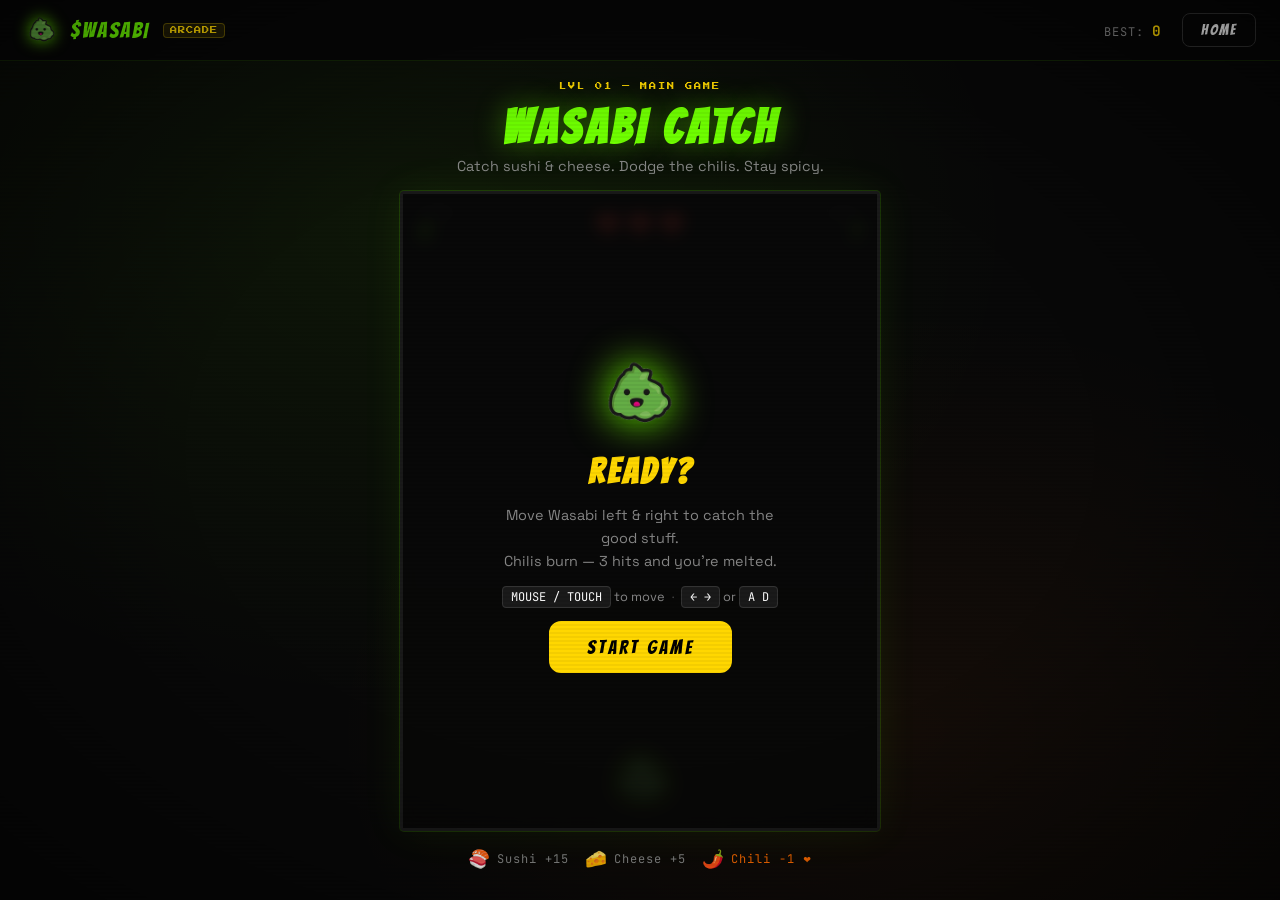
==== game/index.html @ b8d9ec3d "sdfsdfs" ====
<!DOCTYPE html>
<html lang="en">
<head>
  <meta charset="UTF-8" />
  <meta name="viewport" content="width=device-width, initial-scale=1.0, user-scalable=no" />
  <title>WASABI CATCH — $WASABI Arcade</title>
  <meta name="description" content="Catch sushi. Dodge chilis. Stay spicy. The official $WASABI mini game." />
  <link rel="preconnect" href="https://fonts.googleapis.com" />
  <link rel="preconnect" href="https://fonts.gstatic.com" crossorigin />
  <link href="https://fonts.googleapis.com/css2?family=Bangers&family=Press+Start+2P&family=Space+Grotesk:wght@400;600;700&family=JetBrains+Mono:wght@400;700&display=swap" rel="stylesheet" />
  <link rel="stylesheet" href="../style.css" />
  <link rel="stylesheet" href="game.css" />
</head>
<body class="game-page-body">
  <div id="scanlines" aria-hidden="true"></div>
  <div id="crt-vignette" aria-hidden="true"></div>

  <header id="game-header">
    <a href="../" id="header-brand">
      <img src="../assets/logo.png" alt="Wasabi" id="header-logo" />
      <span id="header-name">$WASABI</span>
      <span id="header-arcade-tag">ARCADE</span>
    </a>
    <div id="header-actions">
      <span id="header-high">BEST: <strong id="header-high-val">0</strong></span>
      <a href="../" class="header-link">HOME</a>
    </div>
  </header>

  <main id="game-wrap">
    <div id="game-title-block">
      <h1 id="game-title">WASABI CATCH</h1>
      <p id="game-sub">Catch sushi &amp; cheese. Dodge the chilis. Stay spicy.</p>
    </div>

    <div id="canvas-shell">
      <canvas id="game-canvas" aria-label="Wasabi Catch game"></canvas>

      <div id="hud">
        <div class="hud-item">
          <span class="hud-label">SCORE</span>
          <span id="hud-score" class="hud-val">0</span>
        </div>
        <div id="hud-hearts" aria-label="Lives"></div>
        <div class="hud-item hud-right">
          <span class="hud-label">LEVEL</span>
          <span id="hud-level" class="hud-val">1</span>
        </div>
      </div>

      <div id="overlay-start" class="overlay">
        <img src="../assets/logo.png" alt="" class="overlay-mascot" />
        <h2>READY?</h2>
        <p>Move Wasabi left &amp; right to catch the good stuff.<br/>Chilis burn — 3 hits and you're melted.</p>
        <p class="overlay-controls">
          <span class="key-hint">MOUSE / TOUCH</span> to move
          <span class="key-sep">·</span>
          <span class="key-hint">← →</span> or <span class="key-hint">A D</span>
        </p>
        <button id="btn-start" class="game-btn game-btn-gold">START GAME</button>
      </div>

      <div id="overlay-pause" class="overlay hidden">
        <h2>PAUSED</h2>
        <button id="btn-resume" class="game-btn game-btn-green">RESUME</button>
        <button id="btn-quit" class="game-btn game-btn-ghost">QUIT</button>
      </div>

      <div id="overlay-gameover" class="overlay hidden">
        <img src="../assets/logo.png" alt="" class="overlay-mascot overlay-mascot-sad" />
        <h2 id="go-title">FACE MELTED</h2>
        <p id="go-msg">Too spicy. Try again.</p>
        <div id="go-stats">
          <div class="go-stat">
            <span class="go-stat-label">SCORE</span>
            <span id="go-score" class="go-stat-val">0</span>
          </div>
          <div class="go-stat">
            <span class="go-stat-label">BEST</span>
            <span id="go-best" class="go-stat-val">0</span>
          </div>
        </div>
        <button id="btn-retry" class="game-btn game-btn-gold">PLAY AGAIN</button>
        <a href="../" class="game-btn game-btn-ghost">BACK TO SITE</a>
      </div>
    </div>

    <div id="legend">
      <span class="legend-item"><span class="legend-emoji">🍣</span> Sushi +15</span>
      <span class="legend-item"><span class="legend-emoji">🧀</span> Cheese +5</span>
      <span class="legend-item legend-bad"><span class="legend-emoji">🌶️</span> Chili −1 ❤️</span>
    </div>
  </main>

  <script src="game.js"></script>
</body>
</html>
---- style.css ----
*, *::before, *::after { box-sizing: border-box; margin: 0; padding: 0; }

:root {
  --green: #6FFF00;
  --neon: #39FF14;
  --fire: #FF6B00;
  --gold: #FFD700;
  --bg: #080808;
  --card-bg: #111111;
  --text: #FFFFFF;
  --muted: #888888;
  --font-head: 'Bangers', cursive;
  --font-arcade: 'Press Start 2P', monospace;
  --font-body: 'Space Grotesk', sans-serif;
  --font-mono: 'JetBrains Mono', monospace;
  --surface-low: #1a1a1a;
  --surface-mid: #0d0d0d;
}

html { scroll-behavior: smooth; }

body {
  background: var(--bg);
  color: var(--text);
  font-family: var(--font-body);
  overflow-x: hidden;
  cursor: none;
}

.hidden { display: none; }

#deco-canvas {
  position: fixed;
  top: 0; left: 0;
  width: 100%; height: 100%;
  pointer-events: none;
  z-index: 1;
}

#fire-canvas {
  position: fixed;
  top: 0; left: 0;
  width: 100%; height: 100%;
  pointer-events: none;
  z-index: 9999;
}

#spicy-meter {
  position: fixed;
  right: 20px;
  top: 50%;
  transform: translateY(-50%);
  z-index: 100;
  display: flex;
  flex-direction: column;
  align-items: center;
  gap: 8px;
  width: 44px;
}

#spicy-meter-track {
  width: 12px;
  height: 200px;
  background: var(--surface-low);
  border-radius: 6px;
  border: 1px solid #333;
  overflow: hidden;
  position: relative;
}

#spicy-meter-fill {
  position: absolute;
  bottom: 0;
  width: 100%;
  height: 0%;
  border-radius: 6px;
  background: linear-gradient(to top, var(--green), var(--gold), var(--fire));
  transition: height 0.4s ease;
}

#spicy-label-text {
  font-family: var(--font-head);
  font-size: 9px;
  letter-spacing: 1px;
  color: var(--green);
  writing-mode: vertical-rl;
  text-orientation: mixed;
  white-space: nowrap;
}

#spicy-mascot-icon {
  font-family: var(--font-head);
  font-size: 8px;
  letter-spacing: 0.5px;
  color: var(--green);
  text-align: center;
  line-height: 1.2;
}

#hero {
  position: relative;
  min-height: 100vh;
  display: flex;
  align-items: center;
  justify-content: center;
  overflow: hidden;
}

#hero-bg {
  position: absolute;
  inset: 0;
  background:
    radial-gradient(ellipse at 20% 50%, rgba(111,255,0,0.07) 0%, transparent 60%),
    radial-gradient(ellipse at 80% 30%, rgba(255,107,0,0.06) 0%, transparent 55%),
    radial-gradient(ellipse at 50% 80%, rgba(57,255,20,0.05) 0%, transparent 50%),
    linear-gradient(160deg, #0a0a0a 0%, #080808 50%, #0d0800 100%);
  z-index: 0;
}

#hero-bg::after {
  content: '';
  position: absolute;
  inset: 0;
  background: radial-gradient(ellipse at center, transparent 30%, var(--bg) 100%);
}

#hero-content {
  position: relative;
  z-index: 2;
  text-align: center;
  padding: 160px 20px 40px;
  display: flex;
  flex-direction: column;
  align-items: center;
  gap: 32px;
}

#mascot-container {
  position: relative;
  width: 200px;
  height: 200px;
}

#mascot {
  width: 100%;
  height: 100%;
  object-fit: contain;
  filter: drop-shadow(0 0 30px var(--green)) drop-shadow(0 0 60px rgba(111,255,0,0.3));
}

@keyframes float {
  0%, 100% { transform: translateY(0px); }
  50% { transform: translateY(-16px); }
}

/* ── Sticky Header ── */
#site-header {
  position: fixed;
  top: 0; left: 0; right: 0;
  z-index: 200;
  background: rgba(8,8,8,0.85);
  backdrop-filter: blur(16px);
  -webkit-backdrop-filter: blur(16px);
  border-bottom: 1px solid rgba(111,255,0,0.12);
}

#header-inner {
  max-width: 1200px;
  margin: 0 auto;
  padding: 12px 24px;
  display: flex;
  align-items: center;
  justify-content: space-between;
  gap: 16px;
}

#header-brand {
  display: flex;
  align-items: center;
  gap: 10px;
  text-decoration: none;
  flex-shrink: 0;
}

#header-arcade-tag {
  font-family: var(--font-arcade);
  font-size: 0.45rem;
  letter-spacing: 1px;
  color: var(--gold);
  background: rgba(255,215,0,0.1);
  border: 1px solid rgba(255,215,0,0.3);
  padding: 3px 6px;
  border-radius: 4px;
  margin-left: 4px;
}

#header-nav {
  display: flex;
  align-items: center;
  gap: 4px;
}

.nav-link {
  font-family: var(--font-arcade);
  font-size: 0.5rem;
  letter-spacing: 1px;
  color: var(--muted);
  text-decoration: none;
  padding: 8px 12px;
  border-radius: 6px;
  border: 1px solid transparent;
  transition: color 0.2s, border-color 0.2s, background 0.2s;
}

.nav-link:hover {
  color: var(--green);
  border-color: rgba(111,255,0,0.25);
  background: rgba(111,255,0,0.05);
}

#header-logo {
  width: 36px;
  height: 36px;
  object-fit: contain;
  filter: drop-shadow(0 0 8px var(--green));
}

#header-name {
  font-family: var(--font-head);
  font-size: 1.4rem;
  letter-spacing: 2px;
  color: var(--green);
}

#header-buy {
  font-family: var(--font-head);
  font-size: 1rem;
  letter-spacing: 3px;
  padding: 10px 28px;
  background: var(--green);
  color: #000;
  border-radius: 10px;
  text-decoration: none;
  transition: background 0.2s ease, box-shadow 0.2s ease;
  min-height: 44px;
  display: flex;
  align-items: center;
}

#header-buy:hover {
  background: var(--neon);
  box-shadow: 0 0 20px var(--neon);
}

#tagline {
  font-family: var(--font-head);
  font-size: clamp(3rem, 8vw, 7rem);
  line-height: 1.05;
  letter-spacing: 3px;
  color: var(--text);
  text-shadow:
    0 0 12px rgba(111,255,0,0.5),
    0 0 24px rgba(111,255,0,0.2),
    3px 3px 0 rgba(0,0,0,0.8);
}

#ca-box {
  background: rgba(111,255,0,0.05);
  border: 1px solid var(--green);
  border-radius: 12px;
  padding: 16px 24px;
  max-width: 640px;
  width: 100%;
}

#ca-label {
  display: block;
  font-size: 11px;
  letter-spacing: 3px;
  color: var(--green);
  margin-bottom: 8px;
  font-family: var(--font-head);
}

#ca-row {
  display: flex;
  align-items: center;
  gap: 12px;
  flex-wrap: wrap;
}

#ca-text {
  font-family: var(--font-mono);
  font-size: clamp(10px, 1.8vw, 13px);
  color: var(--text);
  word-break: break-all;
  flex: 1;
}

#copy-btn,
#footer-ca button {
  font-family: var(--font-head);
  font-size: 14px;
  letter-spacing: 2px;
  padding: 8px 20px;
  background: var(--green);
  color: #000;
  border: none;
  border-radius: 8px;
  cursor: pointer;
  transition: all 0.2s;
  white-space: nowrap;
}

#copy-btn:hover,
#footer-ca button:hover {
  background: var(--neon);
  box-shadow: 0 0 20px var(--neon);
}

#copy-btn.copied {
  background: var(--neon);
  box-shadow: 0 0 30px var(--neon);
  animation: pulse-green 0.3s ease;
}

@keyframes pulse-green {
  0% { transform: scale(1); }
  50% { transform: scale(1.15); }
  100% { transform: scale(1); }
}

#hero-buttons {
  display: flex;
  gap: 16px;
  flex-wrap: wrap;
  justify-content: center;
}

.btn {
  font-family: var(--font-head);
  font-size: 1.3rem;
  letter-spacing: 3px;
  padding: 16px 40px;
  border-radius: 12px;
  text-decoration: none;
  transition: background 0.25s ease, color 0.25s ease, box-shadow 0.25s ease;
  border: 2px solid transparent;
}

.btn-primary {
  background: var(--green);
  color: #000;
  border-color: var(--green);
}

.btn-primary:hover {
  background: transparent;
  color: var(--green);
  box-shadow: 0 0 30px var(--green), inset 0 0 20px rgba(111,255,0,0.1);
}

.btn-secondary {
  background: transparent;
  color: var(--text);
  border-color: #444;
}

.btn-secondary:hover {
  border-color: var(--green);
  color: var(--green);
  box-shadow: 0 0 20px rgba(111,255,0,0.2);
}

.btn-play {
  background: transparent;
  color: var(--gold);
  border-color: var(--gold);
}

.btn-play:hover {
  background: var(--gold);
  color: #000;
  box-shadow: 0 0 30px var(--gold), inset 0 0 20px rgba(255,215,0,0.1);
}

section { border-top: 1px solid #111; }

.arcade-body section { border-top: none; }

.arcade-body {
  padding-bottom: 48px;
}

#play-zone { margin-top: 48px; }

#how-to-buy, #tokenomics, #community, #melt-section {
  position: relative;
  z-index: 2;
}

#about {
  padding: 100px 20px;
  text-align: center;
  max-width: 1100px;
  margin: 0 auto;
}

#about-tagline {
  font-family: var(--font-head);
  font-size: clamp(1.8rem, 4vw, 3rem);
  letter-spacing: 2px;
  line-height: 1.4;
  margin-bottom: 60px;
  color: var(--text);
}

#about-tagline strong { color: var(--green); }

#stat-cards {
  display: grid;
  grid-template-columns: repeat(auto-fit, minmax(260px, 1fr));
  gap: 24px;
}

.stat-card {
  background: var(--card-bg);
  border: 1px solid #222;
  border-radius: 16px;
  padding: 36px 28px;
  display: flex;
  flex-direction: column;
  gap: 12px;
  transition: border-color 0.3s ease, box-shadow 0.3s ease, transform 0.3s ease;
}

.stat-card:hover {
  border-color: var(--green);
  box-shadow: 0 0 30px rgba(111,255,0,0.15), 0 8px 32px rgba(0,0,0,0.5);
  transform: translateY(-6px);
}

.stat-title {
  font-family: var(--font-head);
  font-size: 1.6rem;
  letter-spacing: 2px;
  color: var(--green);
}

.stat-desc {
  font-size: 0.95rem;
  color: var(--muted);
  line-height: 1.5;
}

#how-to-buy {
  max-width: 1100px;
  margin: 0 auto;
  text-align: center;
}

#how-to-buy h2 {
  font-family: var(--font-head);
  font-size: clamp(3rem, 6vw, 5rem);
  letter-spacing: 4px;
  color: var(--green);
  margin-bottom: 60px;
  text-shadow: 0 0 30px rgba(111,255,0,0.4);
}

#steps {
  display: grid;
  grid-template-columns: repeat(auto-fit, minmax(220px, 1fr));
  gap: 24px;
}

.step {
  background: var(--card-bg);
  border: 1px solid #222;
  border-radius: 16px;
  padding: 36px 24px;
  transition: border-color 0.3s ease, box-shadow 0.3s ease, transform 0.3s ease;
}

.step:hover {
  border-color: var(--fire);
  box-shadow: 0 0 30px rgba(255,107,0,0.15);
  transform: translateY(-4px);
}

.step-num {
  font-family: var(--font-head);
  font-size: 3.5rem;
  color: var(--fire);
  opacity: 0.6;
  line-height: 1;
  margin-bottom: 12px;
  text-shadow: 0 0 20px var(--fire);
}

.step h3 {
  font-family: var(--font-head);
  font-size: 1.5rem;
  letter-spacing: 2px;
  margin-bottom: 10px;
  color: var(--text);
}

.step p {
  font-size: 0.9rem;
  color: var(--muted);
  line-height: 1.6;
}

#melt-section {
  text-align: center;
}

#melt-section h2 {
  font-family: var(--font-head);
  font-size: clamp(2rem, 5vw, 4rem);
  letter-spacing: 4px;
  margin-bottom: 40px;
  color: var(--text);
}

#melt-btn {
  font-family: var(--font-head);
  font-size: 2rem;
  letter-spacing: 4px;
  padding: 24px 60px;
  background: linear-gradient(135deg, var(--fire), var(--gold));
  color: #000;
  border: none;
  border-radius: 16px;
  cursor: pointer;
  transition: box-shadow 0.3s ease, transform 0.3s ease;
}

#melt-btn:hover {
  box-shadow: 0 0 50px var(--fire), 0 0 100px rgba(255,107,0,0.3);
  transform: scale(1.05);
}

#melt-btn:active { transform: scale(0.97); }

#melt-msg {
  font-family: var(--font-head);
  font-size: 1.5rem;
  letter-spacing: 3px;
  color: var(--neon);
  margin-top: 30px;
  min-height: 40px;
  text-shadow: 0 0 20px var(--neon);
  transition: opacity 0.5s;
}

@keyframes shake {
  0%, 100% { transform: translateX(0) rotate(0deg); }
  10% { transform: translateX(-8px) rotate(-1deg); }
  20% { transform: translateX(8px) rotate(1deg); }
  30% { transform: translateX(-10px) rotate(-2deg); }
  40% { transform: translateX(10px) rotate(2deg); }
  50% { transform: translateX(-8px) rotate(-1deg); }
  60% { transform: translateX(8px) rotate(1deg); }
  70% { transform: translateX(-6px) rotate(0deg); }
  80% { transform: translateX(6px) rotate(0deg); }
  90% { transform: translateX(-4px) rotate(0deg); }
}

body.shake { animation: shake 0.6s ease; }

@keyframes fadeFlash {
  0% { opacity: 1; }
  100% { opacity: 0; }
}

@keyframes fadeIn {
  from { opacity: 0; transform: translateY(12px); }
  to   { opacity: 1; transform: translateY(0); }
}

/* ── Community Section ── */
#community {
  text-align: center;
  max-width: 800px;
  margin: 0 auto;
}

#community h2 {
  font-family: var(--font-head);
  font-size: clamp(3rem, 6vw, 5rem);
  letter-spacing: 4px;
  color: var(--green);
  margin-bottom: 12px;
  text-shadow: 0 0 30px rgba(111,255,0,0.4);
}

#community-sub {
  color: var(--muted);
  margin-bottom: 48px;
  font-size: 1rem;
}

#community-cards {
  display: flex;
  flex-direction: column;
  gap: 16px;
}

.community-card {
  display: flex;
  align-items: center;
  gap: 20px;
  padding: 24px 28px;
  background: var(--card-bg);
  border: 1px solid #222;
  border-radius: 16px;
  text-decoration: none;
  color: var(--text);
  transition: border-color 0.25s ease, box-shadow 0.25s ease, transform 0.25s ease;
}

.community-card:hover { transform: translateX(6px); }

#card-x:hover   { border-color: #fff; box-shadow: 0 0 24px rgba(255,255,255,0.1); }
#card-tg:hover  { border-color: #29b6f6; box-shadow: 0 0 24px rgba(41,182,246,0.15); }
#card-pump:hover { border-color: var(--green); box-shadow: 0 0 24px rgba(111,255,0,0.15); }

.community-card-icon {
  font-family: var(--font-head);
  font-size: 1.1rem;
  letter-spacing: 1px;
  width: 52px;
  height: 52px;
  min-width: 52px;
  border-radius: 12px;
  display: flex;
  align-items: center;
  justify-content: center;
  background: var(--surface-low);
  color: var(--text);
}

#card-x   .community-card-icon { background: #111; color: #fff; }
#card-tg  .community-card-icon { background: rgba(41,182,246,0.12); color: #29b6f6; }
#card-pump .community-card-icon { background: rgba(111,255,0,0.1); color: var(--green); }

.community-card-info {
  display: flex;
  flex-direction: column;
  gap: 4px;
  text-align: left;
  flex: 1;
}

.community-card-name {
  font-family: var(--font-head);
  font-size: 1.2rem;
  letter-spacing: 2px;
  color: var(--text);
}

.community-card-cta {
  font-size: 0.85rem;
  color: var(--muted);
}

.community-card-arrow {
  font-family: var(--font-mono);
  font-size: 1rem;
  color: var(--muted);
  transition: color 0.25s ease, transform 0.25s ease;
}

.community-card:hover .community-card-arrow {
  transform: translateX(4px);
  color: var(--text);
}

#footer {
  position: relative;
  z-index: 2;
  padding: 80px 20px 40px;
  text-align: center;
  border-top: 1px solid var(--surface-low);
  display: flex;
  flex-direction: column;
  align-items: center;
  gap: 20px;
}

#footer-logo {
  width: 70px;
  height: 70px;
  object-fit: contain;
  filter: drop-shadow(0 0 15px var(--green));
}

#footer-tagline {
  font-family: var(--font-head);
  font-size: 1.4rem;
  letter-spacing: 4px;
  color: var(--green);
}

#socials {
  display: flex;
  gap: 24px;
  flex-wrap: wrap;
  justify-content: center;
}

.social-link {
  font-family: var(--font-head);
  font-size: 1rem;
  letter-spacing: 3px;
  color: var(--muted);
  text-decoration: none;
  transition: color 0.2s;
}

.social-link:hover { color: var(--green); }

#footer-ca {
  display: flex;
  align-items: center;
  gap: 12px;
  flex-wrap: wrap;
  justify-content: center;
  background: rgba(255,255,255,0.03);
  border: 1px solid #222;
  border-radius: 10px;
  padding: 12px 20px;
}

#footer-ca code {
  font-family: var(--font-mono);
  font-size: 11px;
  color: var(--muted);
  word-break: break-all;
}

#footer-ca button {
  font-size: 11px;
  padding: 6px 14px;
}

#disclaimer {
  font-size: 0.8rem;
  color: #444;
}

/* ── Mascot glow pulse ── */
@keyframes glowPulse {
  0%, 100% { filter: drop-shadow(0 0 20px var(--green)) drop-shadow(0 0 50px rgba(111,255,0,0.2)); }
  50%       { filter: drop-shadow(0 0 50px var(--green)) drop-shadow(0 0 100px rgba(111,255,0,0.5)) drop-shadow(0 0 140px rgba(111,255,0,0.2)); }
}
#mascot { animation: glowPulse 3s ease-in-out infinite; }

/* ── Hero scroll hint ── */
#scroll-hint {
  display: flex;
  flex-direction: column;
  align-items: center;
  gap: 6px;
  text-decoration: none;
  opacity: 0.5;
  transition: opacity 0.2s;
  order: 10;
}
#scroll-hint:hover { opacity: 1; }
#scroll-hint-text {
  font-family: var(--font-head);
  font-size: 0.7rem;
  letter-spacing: 4px;
  color: var(--green);
}
#scroll-hint-arrow {
  width: 12px;
  height: 12px;
  border-right: 2px solid var(--green);
  border-bottom: 2px solid var(--green);
  transform: rotate(45deg);
  animation: bounceDown 1.4s ease-in-out infinite;
}
@keyframes bounceDown {
  0%, 100% { transform: rotate(45deg) translateY(0); }
  50%       { transform: rotate(45deg) translateY(5px); }
}

/* ── Scroll reveal ── */
.reveal {
  opacity: 0;
  transform: translateY(40px);
  transition: opacity 0.7s ease, transform 0.7s ease;
}
.reveal.visible {
  opacity: 1;
  transform: translateY(0);
}

/* ── Tokenomics ── */
#tokenomics {
  text-align: center;
  background: radial-gradient(ellipse at center, rgba(111,255,0,0.04) 0%, transparent 70%);
}
#tknx-title {
  font-family: var(--font-head);
  font-size: clamp(3rem, 6vw, 5rem);
  letter-spacing: 4px;
  color: var(--green);
  text-shadow: 0 0 30px rgba(111,255,0,0.4);
  margin-bottom: 8px;
}
#tknx-sub {
  color: var(--muted);
  font-size: 1rem;
  margin-bottom: 60px;
}
#tknx-grid {
  display: flex;
  flex-wrap: wrap;
  justify-content: center;
  gap: 16px;
  max-width: 1000px;
  margin: 0 auto;
}
.tknx-card {
  background: var(--card-bg);
  border: 1px solid #222;
  border-radius: 16px;
  padding: 32px 28px;
  display: flex;
  flex-direction: column;
  gap: 8px;
  align-items: center;
  min-width: 180px;
  flex: 1;
  transition: border-color 0.3s ease, box-shadow 0.3s ease;
}
.tknx-card:hover {
  border-color: var(--green);
  box-shadow: 0 0 30px rgba(111,255,0,0.12);
}
.tknx-val {
  font-family: var(--font-head);
  font-size: clamp(0.85rem, 2vw, 1.6rem);
  letter-spacing: 0;
  color: var(--green);
  line-height: 1;
  white-space: nowrap;
}
.tknx-label {
  font-family: var(--font-head);
  font-size: 0.75rem;
  letter-spacing: 3px;
  color: var(--muted);
}

/* ── Faces melted counter ── */
#melt-counter-wrap {
  display: flex;
  flex-direction: column;
  align-items: center;
  gap: 4px;
  margin-bottom: 32px;
}
#melt-counter-num {
  font-family: var(--font-head);
  font-size: clamp(3rem, 8vw, 6rem);
  line-height: 1;
  background: linear-gradient(135deg, var(--fire), var(--gold));
  -webkit-background-clip: text;
  -webkit-text-fill-color: transparent;
  background-clip: text;
  letter-spacing: 2px;
}
#melt-counter-label {
  font-family: var(--font-head);
  font-size: 0.8rem;
  letter-spacing: 5px;
  color: var(--muted);
}

/* Price strip */
#price-strip {
  position: fixed;
  top: 64px; left: 0; right: 0;
  z-index: 190;
  background: rgba(5,5,5,0.97);
  border-bottom: 1px solid rgba(111,255,0,0.08);
  height: 36px;
  display: flex;
  align-items: center;
  overflow: hidden;
}
#price-strip-inner {
  max-width: 1100px;
  margin: 0 auto;
  padding: 0 24px;
  display: flex;
  align-items: center;
  gap: 12px;
  width: 100%;
}
.ps-live-dot {
  width: 6px; height: 6px;
  border-radius: 50%;
  background: #6FFF00;
  box-shadow: 0 0 6px #6FFF00;
  animation: livePulse 1.5s ease-in-out infinite;
  flex-shrink: 0;
}
@keyframes livePulse {
  0%, 100% { opacity: 1; transform: scale(1); }
  50% { opacity: 0.3; transform: scale(0.7); }
}
.ps-item { display: flex; align-items: center; gap: 6px; }
.ps-label { font-family: var(--font-head); font-size: 9px; letter-spacing: 2px; color: var(--muted); }
.ps-val { font-family: var(--font-mono); font-size: 11px; color: var(--text); }
.ps-sep { width: 1px; height: 14px; background: #1f1f1f; flex-shrink: 0; }
.ps-heat-item { margin-left: auto; }
.ps-heat-label {
  font-family: var(--font-head);
  font-size: 10px;
  letter-spacing: 2px;
  animation: heatBlink 2s ease-in-out infinite;
}
@keyframes heatBlink {
  0%, 100% { opacity: 1; }
  50% { opacity: 0.5; }
}

/* Heat badge below mascot */
#heat-badge {
  background: rgba(0,0,0,0.6);
  border: 1px solid rgba(111,255,0,0.25);
  border-radius: 20px;
  padding: 4px 14px;
  margin-top: -12px;
}
#heat-badge-text {
  font-family: var(--font-head);
  font-size: 9px;
  letter-spacing: 2px;
  color: var(--green);
}

/* Mascot heat states */
@keyframes glowBlue {
  0%,100% { filter: drop-shadow(0 0 20px #4499FF) drop-shadow(0 0 50px rgba(68,153,255,0.2)); }
  50%      { filter: drop-shadow(0 0 40px #4499FF) drop-shadow(0 0 90px rgba(68,153,255,0.4)); }
}
@keyframes glowGold {
  0%,100% { filter: drop-shadow(0 0 25px #FFD700) drop-shadow(0 0 55px rgba(255,215,0,0.3)); }
  50%      { filter: drop-shadow(0 0 55px #FFD700) drop-shadow(0 0 110px rgba(255,215,0,0.6)) brightness(1.1); }
}
@keyframes glowFire {
  0%,100% { filter: drop-shadow(0 0 30px #FF6B00) drop-shadow(0 0 70px rgba(255,107,0,0.4)); }
  50%      { filter: drop-shadow(0 0 70px #FF6B00) drop-shadow(0 0 130px rgba(255,107,0,0.7)) brightness(1.15); }
}
@keyframes glowNuclear {
  0%      { filter: drop-shadow(0 0 40px #FF0000) drop-shadow(0 0 90px rgba(255,0,0,0.5)); }
  50%     { filter: drop-shadow(0 0 70px #FF6B00) drop-shadow(0 0 150px rgba(255,107,0,0.8)) brightness(1.25); }
  100%    { filter: drop-shadow(0 0 40px #FF0000) drop-shadow(0 0 90px rgba(255,0,0,0.5)); }
}
#mascot.heat-0 { animation: glowBlue 4s ease-in-out infinite; }
#mascot.heat-2 { animation: glowGold 2s ease-in-out infinite; }
#mascot.heat-3 { animation: glowFire 1s ease-in-out infinite; }
#mascot.heat-4 { animation: glowNuclear 0.5s ease-in-out infinite; }

/* Roulette section */
#roulette-section { text-align: center; }
#roulette-title {
  font-family: var(--font-head);
  font-size: clamp(2.5rem, 6vw, 5rem);
  letter-spacing: 4px;
  color: var(--text);
  margin-bottom: 8px;
}
#roulette-sub { color: var(--muted); font-size: 1rem; margin-bottom: 48px; }
#roulette-machine {
  display: inline-flex;
  flex-direction: column;
  align-items: center;
  gap: 20px;
  margin-bottom: 40px;
}
#roulette-display {
  width: 340px; height: 110px;
  display: flex; align-items: center; justify-content: center;
  font-family: var(--font-head);
  font-size: 3.8rem;
  letter-spacing: 6px;
  border: 2px solid #2a2a2a;
  border-radius: 16px;
  background: var(--card-bg);
  color: #333;
  transition: border-color 0.2s, box-shadow 0.2s;
}
#roulette-display.result-mild  { border-color: var(--green); box-shadow: 0 0 40px rgba(111,255,0,0.25); }
#roulette-display.result-spicy { border-color: var(--gold);  box-shadow: 0 0 40px rgba(255,215,0,0.25); }
#roulette-display.result-nuclear {
  border-color: #FF0000;
  box-shadow: 0 0 60px rgba(255,0,0,0.5), 0 0 120px rgba(255,0,0,0.2);
  animation: nuclearDisplayPulse 0.4s ease-in-out infinite;
}
@keyframes nuclearDisplayPulse {
  0%,100% { box-shadow: 0 0 60px rgba(255,0,0,0.5), 0 0 120px rgba(255,0,0,0.2); }
  50%      { box-shadow: 0 0 100px rgba(255,0,0,0.8), 0 0 200px rgba(255,0,0,0.4); }
}
#roulette-odds { display: flex; gap: 16px; flex-wrap: wrap; justify-content: center; }
.odd {
  font-family: var(--font-head);
  font-size: 0.7rem;
  letter-spacing: 2px;
  padding: 4px 14px;
  border-radius: 20px;
  border: 1px solid;
}
.odd-mild    { color: var(--green); border-color: rgba(111,255,0,0.25); }
.odd-spicy   { color: var(--gold);  border-color: rgba(255,215,0,0.25); }
.odd-nuclear { color: #FF4444;      border-color: rgba(255,68,68,0.25); }
#roulette-btn {
  font-family: var(--font-head);
  font-size: 1.8rem;
  letter-spacing: 4px;
  padding: 20px 64px;
  background: #111;
  color: var(--text);
  border: 2px solid #333;
  border-radius: 14px;
  cursor: pointer;
  transition: border-color 0.25s, box-shadow 0.25s, transform 0.15s;
}
#roulette-btn:hover { border-color: var(--green); box-shadow: 0 0 30px rgba(111,255,0,0.2); }
#roulette-btn:disabled { opacity: 0.5; cursor: not-allowed; }
#roulette-btn:active:not(:disabled) { transform: scale(0.97); }
#roulette-msg {
  font-family: var(--font-head);
  font-size: 1.1rem;
  letter-spacing: 3px;
  margin-top: 28px;
  min-height: 36px;
  max-width: 600px;
  margin-left: auto;
  margin-right: auto;
  opacity: 0;
  transition: opacity 0.4s;
}

/* Nuclear word splash */
@keyframes nuclearWord {
  0%   { transform: translate(-50%,-50%) scale(0.3); opacity: 1; }
  40%  { transform: translate(-50%,-50%) scale(1.05); opacity: 1; }
  70%  { transform: translate(-50%,-50%) scale(1); opacity: 1; }
  100% { transform: translate(-50%,-50%) scale(1.6); opacity: 0; }
}
@keyframes nuclearFlash {
  0%   { opacity: 0; }
  15%  { opacity: 1; }
  100% { opacity: 0; }
}
@keyframes nuclearShake {
  0%,100% { transform: translate(0); }
  8%  { transform: translate(-16px,-2px) rotate(-2deg); }
  16% { transform: translate(16px, 2px) rotate( 2deg); }
  24% { transform: translate(-20px,-3px) rotate(-3deg); }
  32% { transform: translate(20px, 3px) rotate( 3deg); }
  40% { transform: translate(-14px,-2px) rotate(-2deg); }
  48% { transform: translate(14px, 2px) rotate( 2deg); }
  60% { transform: translate(-8px,0); }
  72% { transform: translate( 8px,0); }
  84% { transform: translate(-4px,0); }
  92% { transform: translate( 4px,0); }
}
body.nuclear-shake { animation: nuclearShake 1s ease; }

/* ══════════════════════════════════════
   ARCADE GAME THEME
   ══════════════════════════════════════ */

#scanlines {
  position: fixed;
  inset: 0;
  z-index: 9990;
  pointer-events: none;
  background: repeating-linear-gradient(
    0deg,
    transparent,
    transparent 2px,
    rgba(0,0,0,0.12) 2px,
    rgba(0,0,0,0.12) 4px
  );
  opacity: 0.35;
}

#crt-vignette {
  position: fixed;
  inset: 0;
  z-index: 9989;
  pointer-events: none;
  background: radial-gradient(ellipse at center, transparent 50%, rgba(0,0,0,0.45) 100%);
}

#arcade-hud {
  position: fixed;
  left: 20px;
  top: 108px;
  z-index: 195;
  display: flex;
  flex-direction: column;
  gap: 8px;
}

.hud-stat {
  display: flex;
  align-items: center;
  gap: 8px;
  background: rgba(8,8,8,0.9);
  border: 2px solid #222;
  border-left: 3px solid var(--green);
  border-radius: 6px;
  padding: 6px 12px;
  min-width: 120px;
  box-shadow: inset 0 0 20px rgba(0,0,0,0.5), 0 2px 8px rgba(0,0,0,0.4);
}

.hud-stat-icon { font-size: 0.85rem; }

.hud-stat-label {
  font-family: var(--font-arcade);
  font-size: 0.4rem;
  color: var(--muted);
  letter-spacing: 1px;
  flex: 1;
}

.hud-stat-val {
  font-family: var(--font-head);
  font-size: 1rem;
  color: var(--gold);
  letter-spacing: 1px;
  min-width: 32px;
  text-align: right;
  transition: color 0.2s, transform 0.2s;
}

.hud-stat-val.hud-flash,
#hud-coins.hud-flash,
#hud-xp.hud-flash {
  color: var(--green);
  transform: scale(1.15);
}

.title-screen {
  position: relative;
  min-height: 100vh;
  display: flex;
  align-items: center;
  justify-content: center;
  overflow: hidden;
}

.arcade-cabinet-top {
  display: flex;
  gap: 12px;
  justify-content: center;
  margin-bottom: -8px;
}

.cabinet-light {
  width: 10px;
  height: 10px;
  border-radius: 50%;
  background: var(--green);
  box-shadow: 0 0 10px var(--green);
  animation: cabinetBlink 1.2s ease-in-out infinite;
}

.cabinet-light:nth-child(2) {
  background: var(--gold);
  box-shadow: 0 0 10px var(--gold);
  animation-delay: 0.4s;
}

.cabinet-light:nth-child(3) {
  background: var(--fire);
  box-shadow: 0 0 10px var(--fire);
  animation-delay: 0.8s;
}

@keyframes cabinetBlink {
  0%, 100% { opacity: 1; transform: scale(1); }
  50% { opacity: 0.3; transform: scale(0.8); }
}

#game-subtitle {
  font-family: var(--font-arcade);
  font-size: clamp(0.45rem, 1.5vw, 0.6rem);
  letter-spacing: 2px;
  color: var(--gold);
  line-height: 1.8;
  opacity: 0.85;
}

#press-start {
  text-decoration: none;
  margin: 8px 0;
}

.press-start-text {
  font-family: var(--font-arcade);
  font-size: clamp(0.55rem, 2vw, 0.75rem);
  letter-spacing: 2px;
  color: var(--green);
  text-shadow: 0 0 20px var(--green);
  animation: pressStartBlink 1s step-end infinite;
}

@keyframes pressStartBlink {
  0%, 100% { opacity: 1; }
  50% { opacity: 0; }
}

.arcade-panel {
  position: relative;
  z-index: 2;
  max-width: 900px;
  margin: 0 auto;
  padding: 48px 28px 56px;
  background: var(--card-bg);
  border: 3px solid #1a1a1a;
  border-radius: 4px;
  box-shadow:
    0 0 0 1px rgba(111,255,0,0.08),
    0 0 40px rgba(111,255,0,0.04),
    inset 0 0 60px rgba(0,0,0,0.4);
  margin-bottom: 32px;
}

.arcade-panel::before,
.arcade-panel::after {
  content: '';
  position: absolute;
  width: 12px;
  height: 12px;
  border: 2px solid var(--green);
  opacity: 0.4;
}

.arcade-panel::before { top: 8px; left: 8px; border-right: none; border-bottom: none; }
.arcade-panel::after  { bottom: 8px; right: 8px; border-left: none; border-top: none; }

.panel-header {
  display: flex;
  align-items: center;
  gap: 16px;
  margin-bottom: 8px;
  flex-wrap: wrap;
}

.panel-title {
  font-family: var(--font-head);
  font-size: clamp(2rem, 5vw, 3.2rem);
  letter-spacing: 4px;
  color: var(--green);
  text-shadow: 0 0 30px rgba(111,255,0,0.35);
  flex: 1;
}

.panel-sub {
  color: var(--muted);
  font-size: 0.95rem;
  margin-bottom: 28px;
  text-align: center;
}

.panel-tag {
  font-family: var(--font-arcade);
  font-size: 0.4rem;
  letter-spacing: 1px;
  color: var(--muted);
  border: 1px solid #333;
  padding: 4px 8px;
  border-radius: 4px;
}

.level-badge {
  font-family: var(--font-arcade);
  font-size: 0.45rem;
  letter-spacing: 1px;
  color: #000;
  background: var(--green);
  padding: 6px 10px;
  border-radius: 4px;
  box-shadow: 0 0 12px rgba(111,255,0,0.4);
  white-space: nowrap;
}

.level-badge-fire {
  background: var(--fire);
  color: #fff;
  box-shadow: 0 0 12px rgba(255,107,0,0.4);
}

.level-badge-gold {
  background: var(--gold);
  box-shadow: 0 0 12px rgba(255,215,0,0.4);
}

#play-zone {
  text-align: center;
  max-width: 560px;
}

#play-zone .embedded-game {
  margin: 0 auto 20px;
}

#play-zone #legend {
  display: flex;
  flex-wrap: wrap;
  gap: 16px;
  justify-content: center;
}

#how-to-buy,
#tokenomics,
#community,
#melt-section,
#roulette-section {
  padding: 48px 28px 56px;
  max-width: 900px;
  margin-left: auto;
  margin-right: auto;
  margin-bottom: 32px;
  text-align: center;
}

#how-to-buy h2,
#tokenomics h2,
#community h2,
#melt-section h2,
#roulette-section h2 {
  display: none;
}

#tknx-sub { margin-bottom: 40px; }

#how-to-buy { padding-top: 48px; }

.step {
  border-color: #1a1a1a;
  box-shadow: inset 0 0 30px rgba(0,0,0,0.3);
}

.step::before {
  content: '◆';
  position: absolute;
  top: 12px;
  right: 14px;
  font-size: 8px;
  color: var(--green);
  opacity: 0.3;
}

.step { position: relative; }

.tknx-card {
  border-color: #1a1a1a;
  box-shadow: inset 0 0 20px rgba(0,0,0,0.3);
}

#roulette-machine {
  background: rgba(0,0,0,0.3);
  border: 2px solid #1a1a1a;
  border-radius: 12px;
  padding: 28px;
}

#melt-btn {
  position: relative;
  overflow: hidden;
}

#melt-btn::after {
  content: 'BOSS FIGHT';
  position: absolute;
  top: 4px;
  right: 8px;
  font-family: var(--font-arcade);
  font-size: 0.35rem;
  letter-spacing: 1px;
  color: rgba(0,0,0,0.4);
}

#footer-tagline {
  font-family: var(--font-arcade);
  font-size: 0.55rem;
  letter-spacing: 2px;
  line-height: 2;
}

/* ── Mobile ── */
@media (max-width: 768px) {
  body { cursor: auto; }

  #fire-canvas { display: none; }

  #spicy-meter {
    right: 6px;
    width: 32px;
    gap: 4px;
  }
  #spicy-meter-track { height: 140px; width: 8px; }
  #spicy-label-text { font-size: 7px; }
  #spicy-mascot-icon { font-size: 6px; }

  #hero-content { gap: 24px; padding: 120px 16px 40px; }
  #mascot-container { width: 140px; height: 140px; }

  #tagline {
    font-size: clamp(2.4rem, 10vw, 3.5rem);
    letter-spacing: 1px;
  }

  #ca-box { padding: 14px 16px; }
  #ca-text { font-size: 10px; }
  #ca-row { gap: 10px; }
  #copy-btn, #footer-ca button {
    padding: 10px 16px;
    font-size: 12px;
    min-height: 44px;
  }

  #hero-buttons { gap: 12px; }
  .btn {
    padding: 14px 24px;
    font-size: 1.1rem;
    width: 100%;
    justify-content: center;
    display: flex;
    align-items: center;
    min-height: 52px;
  }

  #about { padding: 60px 16px; }
  #about-tagline { font-size: clamp(1.5rem, 5vw, 2rem); margin-bottom: 40px; }
  #stat-cards { grid-template-columns: 1fr; }
  .stat-card { padding: 28px 20px; }

  #how-to-buy { padding: 60px 16px; }
  #how-to-buy h2 { margin-bottom: 40px; }
  #steps { grid-template-columns: 1fr; }
  .step { padding: 28px 20px; }

  #community { padding: 60px 16px; }
  .community-card { padding: 18px 20px; gap: 14px; }
  .community-card-icon { width: 44px; height: 44px; min-width: 44px; font-size: 0.9rem; }
  .community-card-name { font-size: 1.05rem; }

  #tokenomics { padding: 60px 16px; }
  #tknx-grid { gap: 12px; }
  .tknx-card { padding: 24px 20px; min-width: 130px; }
  .tknx-val { font-size: clamp(1.1rem, 5vw, 1.6rem); }

  #melt-counter-num { font-size: 3rem; }
  #melt-section { padding: 60px 16px; }
  #melt-btn {
    font-size: 1.4rem;
    padding: 18px 36px;
    width: 100%;
    max-width: 320px;
    min-height: 56px;
  }
  #melt-msg { font-size: 1.1rem; }

  #footer { padding: 60px 16px 32px; }
  #footer-ca { padding: 10px 14px; }
  #footer-ca code { font-size: 9px; }
  #socials { gap: 16px; }
  .social-link { font-size: 0.9rem; }

  #header-inner { padding: 10px 16px; }
  #header-name { font-size: 1.2rem; }
  #header-arcade-tag { display: none; }
  #header-nav { display: none; }
  #header-buy { padding: 8px 20px; font-size: 0.9rem; min-height: 40px; }

  #arcade-hud {
    left: 8px;
    top: 98px;
    gap: 4px;
  }
  .hud-stat {
    min-width: 90px;
    padding: 4px 8px;
  }
  .hud-stat-label { font-size: 0.35rem; }
  .hud-stat-val { font-size: 0.85rem; }
  .hud-stat-icon { font-size: 0.7rem; }

  #press-start { margin: 4px 0; }
  #game-subtitle { font-size: 0.4rem; }

  .arcade-panel {
    padding: 32px 16px 40px;
    margin-left: 12px;
    margin-right: 12px;
    margin-bottom: 20px;
  }

  .panel-header { gap: 10px; }
  .panel-title { font-size: 1.8rem; letter-spacing: 2px; }
  .level-badge { font-size: 0.38rem; padding: 4px 8px; }
  .panel-tag { display: none; }

  #how-to-buy,
  #tokenomics,
  #community,
  #melt-section,
  #roulette-section {
    padding: 32px 16px 40px;
    margin-left: 12px;
    margin-right: 12px;
  }

  #price-strip { top: 60px; height: 30px; }
  #price-strip-inner { gap: 8px; padding: 0 12px; }
  .ps-label { font-size: 7px; }
  .ps-val { font-size: 9px; }
  .ps-heat-label { font-size: 8px; }
  #ps-mcap-item, #ps-mcap-sep, #ps-vol-item { display: none; }
  #roulette-section { padding: 60px 16px; }
  #roulette-display { width: 280px; height: 90px; font-size: 3rem; }
  #roulette-btn { font-size: 1.4rem; padding: 16px 40px; width: 100%; max-width: 320px; }
  #roulette-msg { font-size: 0.95rem; }
}
---- game/game.css ----
*, *::before, *::after { box-sizing: border-box; margin: 0; padding: 0; }

:root {
  --green: #6FFF00;
  --neon: #39FF14;
  --fire: #FF6B00;
  --gold: #FFD700;
  --bg: #080808;
  --card-bg: #111111;
  --text: #FFFFFF;
  --muted: #888888;
  --font-head: 'Bangers', cursive;
  --font-body: 'Space Grotesk', sans-serif;
  --font-mono: 'JetBrains Mono', monospace;
}

.game-page-body {
  height: 100%;
  overflow: hidden;
  display: flex;
  flex-direction: column;
  cursor: default;
  background: var(--bg);
  color: var(--text);
  font-family: var(--font-body);
}

.game-page-body #game-header {
  flex-shrink: 0;
  z-index: 100;
  background: rgba(8,8,8,0.92);
  backdrop-filter: blur(16px);
  -webkit-backdrop-filter: blur(16px);
  border-bottom: 1px solid rgba(111,255,0,0.12);
  display: flex;
  align-items: center;
  justify-content: space-between;
  padding: 12px 24px;
}

.game-page-body #header-brand {
  display: flex;
  align-items: center;
  gap: 10px;
  text-decoration: none;
}

.game-page-body #header-logo {
  width: 36px;
  height: 36px;
  object-fit: contain;
  filter: drop-shadow(0 0 8px var(--green));
}

.game-page-body #header-name {
  font-family: var(--font-head);
  font-size: 1.4rem;
  letter-spacing: 2px;
  color: var(--green);
}

html, body {
  height: 100%;
}

body:not(.game-page-body) {
  overflow-x: hidden;
}

body.game-page-body {
  overflow: hidden;
}

.hidden { display: none !important; }

/* ── Header ── */
#game-header {
  flex-shrink: 0;
}

#header-actions {
  display: flex;
  align-items: center;
  gap: 20px;
}

#header-high {
  font-family: var(--font-mono);
  font-size: 0.75rem;
  color: var(--muted);
  letter-spacing: 1px;
}

#header-high strong {
  color: var(--gold);
  font-size: 0.9rem;
}

.header-link {
  font-family: var(--font-head);
  font-size: 0.95rem;
  letter-spacing: 2px;
  color: var(--text);
  text-decoration: none;
  border: 1px solid #333;
  padding: 8px 18px;
  border-radius: 8px;
  transition: border-color 0.2s, color 0.2s;
}

.header-link:hover {
  border-color: var(--green);
  color: var(--green);
}

/* ── Layout ── */
#game-wrap {
  flex: 1;
  display: flex;
  flex-direction: column;
  align-items: center;
  justify-content: center;
  padding: 16px 20px 24px;
  gap: 16px;
  min-height: 0;
  background:
    radial-gradient(ellipse at 30% 20%, rgba(111,255,0,0.06) 0%, transparent 50%),
    radial-gradient(ellipse at 70% 80%, rgba(255,107,0,0.05) 0%, transparent 45%),
    var(--bg);
}

#game-title-block {
  text-align: center;
  flex-shrink: 0;
}

#game-title {
  font-family: var(--font-head);
  font-size: clamp(2rem, 5vw, 3rem);
  letter-spacing: 4px;
  color: var(--green);
  text-shadow: 0 0 30px rgba(111,255,0,0.4);
}

.game-page-body #game-title-block::before {
  content: 'LVL 01 — MAIN GAME';
  display: block;
  font-family: var(--font-arcade, 'Press Start 2P', monospace);
  font-size: 0.45rem;
  letter-spacing: 2px;
  color: var(--gold);
  margin-bottom: 12px;
}

#game-sub {
  font-size: 0.9rem;
  color: var(--muted);
  margin-top: 4px;
}

/* ── Canvas shell ── */
#canvas-shell {
  position: relative;
  width: min(480px, 100%);
  aspect-ratio: 3 / 4;
  max-height: calc(100vh - 200px);
  border-radius: 4px;
  border: 3px solid #1a1a1a;
  box-shadow:
    0 0 0 1px rgba(111,255,0,0.15),
    0 0 40px rgba(111,255,0,0.08),
    inset 0 0 60px rgba(0,0,0,0.5);
  overflow: hidden;
  background: #0a0a0a;
}

.embedded-game {
  max-height: 520px;
}

body:not(.arcade-body) #canvas-shell {
  max-height: calc(100vh - 200px);
}

#game-canvas {
  display: block;
  width: 100%;
  height: 100%;
  touch-action: none;
}

/* ── HUD ── */
#hud {
  position: absolute;
  top: 0;
  left: 0;
  right: 0;
  display: flex;
  align-items: center;
  justify-content: space-between;
  padding: 12px 16px;
  background: linear-gradient(to bottom, rgba(8,8,8,0.85) 0%, transparent 100%);
  pointer-events: none;
  z-index: 5;
}

.hud-item {
  display: flex;
  flex-direction: column;
  gap: 2px;
}

.hud-right { align-items: flex-end; }

.hud-label {
  font-family: var(--font-mono);
  font-size: 9px;
  letter-spacing: 2px;
  color: var(--muted);
}

.hud-val {
  font-family: var(--font-head);
  font-size: 1.4rem;
  letter-spacing: 2px;
  color: var(--green);
  line-height: 1;
}

#hud-hearts {
  display: flex;
  gap: 6px;
  font-size: 1.3rem;
}

.heart {
  transition: transform 0.2s, opacity 0.3s;
}

.heart.lost {
  opacity: 0.2;
  transform: scale(0.7);
}

.heart.hit {
  animation: heart-shake 0.4s ease;
}

@keyframes heart-shake {
  0%, 100% { transform: scale(1); }
  25% { transform: scale(1.3) rotate(-10deg); }
  75% { transform: scale(1.3) rotate(10deg); }
}

/* ── Overlays ── */
.overlay {
  position: absolute;
  inset: 0;
  z-index: 10;
  display: flex;
  flex-direction: column;
  align-items: center;
  justify-content: center;
  gap: 14px;
  padding: 24px;
  text-align: center;
  background: rgba(8,8,8,0.88);
  backdrop-filter: blur(8px);
  -webkit-backdrop-filter: blur(8px);
}

.overlay h2 {
  font-family: var(--font-head);
  font-size: 2.2rem;
  letter-spacing: 3px;
  color: var(--gold);
}

.overlay p {
  font-size: 0.9rem;
  color: var(--muted);
  line-height: 1.6;
  max-width: 300px;
}

.overlay-mascot {
  width: 90px;
  height: 90px;
  object-fit: contain;
  filter: drop-shadow(0 0 20px var(--green));
  animation: mascot-bob 2s ease-in-out infinite;
}

.overlay-mascot-sad {
  filter: drop-shadow(0 0 20px var(--fire)) grayscale(0.3);
  animation: mascot-shake 0.5s ease;
}

@keyframes mascot-bob {
  0%, 100% { transform: translateY(0); }
  50% { transform: translateY(-10px); }
}

@keyframes mascot-shake {
  0%, 100% { transform: rotate(0); }
  25% { transform: rotate(-8deg); }
  75% { transform: rotate(8deg); }
}

.overlay-controls {
  font-size: 0.8rem !important;
}

.key-hint {
  font-family: var(--font-mono);
  font-size: 0.75rem;
  background: #1a1a1a;
  border: 1px solid #333;
  padding: 2px 8px;
  border-radius: 4px;
  color: var(--text);
}

.key-sep {
  margin: 0 4px;
  color: #444;
}

/* ── Buttons ── */
.game-btn {
  font-family: var(--font-head);
  font-size: 1.2rem;
  letter-spacing: 3px;
  padding: 14px 36px;
  border-radius: 12px;
  border: 2px solid transparent;
  cursor: pointer;
  text-decoration: none;
  transition: background 0.2s, color 0.2s, box-shadow 0.2s, transform 0.15s;
  display: inline-block;
}

.game-btn:active { transform: scale(0.97); }

.game-btn-gold {
  background: var(--gold);
  color: #000;
  border-color: var(--gold);
}

.game-btn-gold:hover {
  box-shadow: 0 0 30px var(--gold);
}

.game-btn-green {
  background: var(--green);
  color: #000;
  border-color: var(--green);
}

.game-btn-green:hover {
  box-shadow: 0 0 30px var(--green);
}

.game-btn-ghost {
  background: transparent;
  color: var(--muted);
  border-color: #333;
}

.game-btn-ghost:hover {
  border-color: var(--green);
  color: var(--green);
}

/* ── Game over stats ── */
#go-stats {
  display: flex;
  gap: 32px;
  margin: 8px 0;
}

.go-stat {
  display: flex;
  flex-direction: column;
  gap: 4px;
}

.go-stat-label {
  font-family: var(--font-mono);
  font-size: 9px;
  letter-spacing: 2px;
  color: var(--muted);
}

.go-stat-val {
  font-family: var(--font-head);
  font-size: 2rem;
  color: var(--green);
  letter-spacing: 2px;
}

#go-msg {
  color: var(--fire) !important;
  font-family: var(--font-head);
  font-size: 1rem !important;
  letter-spacing: 1px;
}

/* ── Legend ── */
#legend {
  display: flex;
  flex-wrap: wrap;
  gap: 16px;
  justify-content: center;
  flex-shrink: 0;
}

.legend-item {
  font-family: var(--font-mono);
  font-size: 0.75rem;
  color: var(--muted);
  letter-spacing: 1px;
  display: flex;
  align-items: center;
  gap: 6px;
}

.legend-emoji { font-size: 1.1rem; }

.legend-bad { color: var(--fire); }

/* ── Mobile ── */
@media (max-width: 520px) {
  #game-header { padding: 10px 16px; }
  #header-high { display: none; }
  #header-name { font-size: 1.2rem; }
  #canvas-shell {
    max-height: calc(100vh - 180px);
    border-radius: 12px;
  }
  .overlay h2 { font-size: 1.8rem; }
  .game-btn { font-size: 1.05rem; padding: 12px 28px; width: 100%; max-width: 260px; }
  #legend { gap: 10px; }
  .legend-item { font-size: 0.7rem; }
}
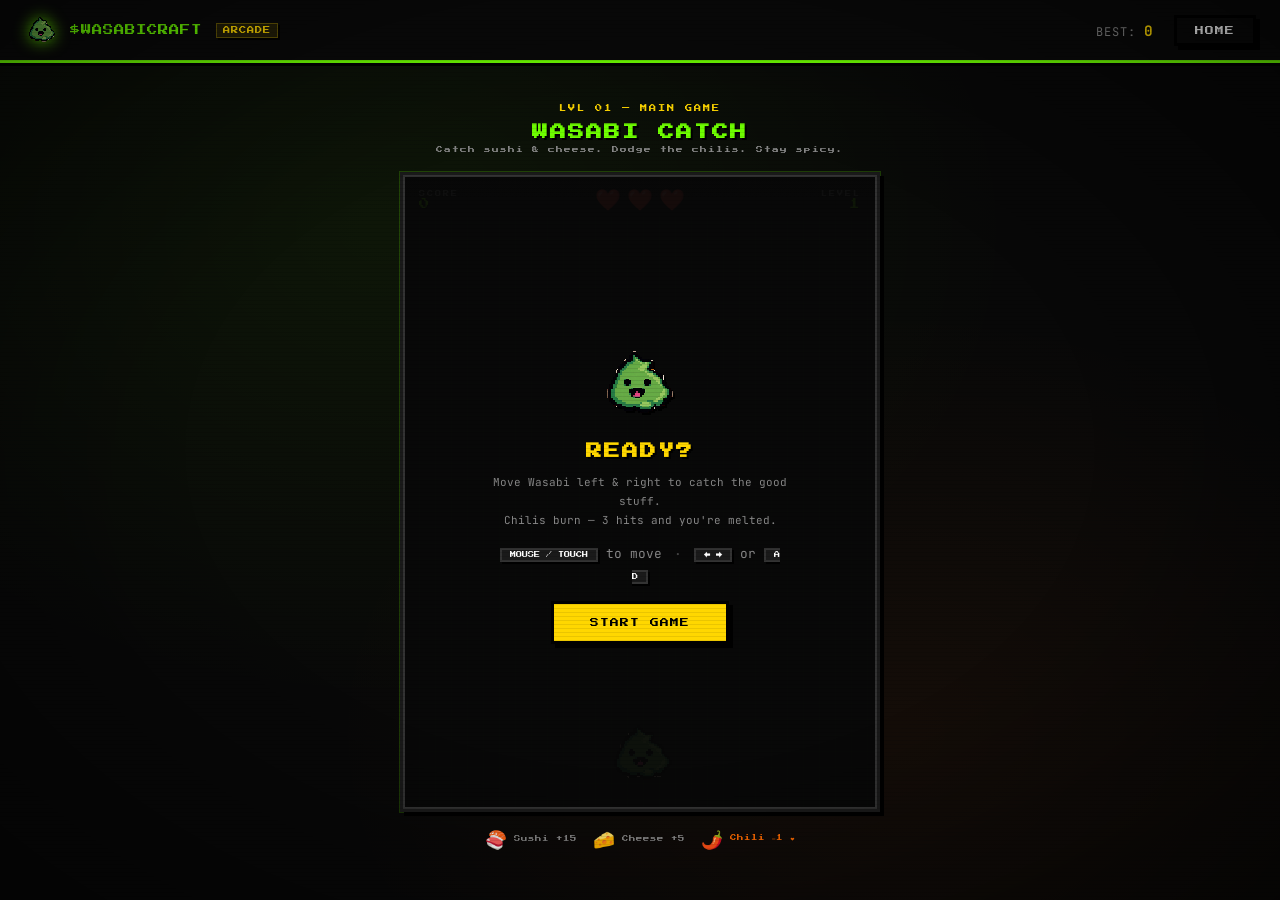
==== commit fa5a8cfe: "dfsdfsf" ====
--- a/game/index.html
+++ b/game/index.html
@@ -3,13 +3,17 @@
 <head>
   <meta charset="UTF-8" />
   <meta name="viewport" content="width=device-width, initial-scale=1.0, user-scalable=no" />
-  <title>WASABI CATCH — $WASABI Arcade</title>
-  <meta name="description" content="Catch sushi. Dodge chilis. Stay spicy. The official $WASABI mini game." />
+  <title>WASABI CATCH — $WASABICRAFT Arcade</title>
+  <meta name="description" content="Catch sushi. Dodge chilis. Stay spicy. The official $WASABICRAFT mini game." />
+  <link rel="icon" href="../favicon.ico" sizes="any" />
+  <link rel="icon" type="image/png" sizes="32x32" href="../favicon-32x32.png" />
+  <link rel="apple-touch-icon" href="../apple-touch-icon.png" />
   <link rel="preconnect" href="https://fonts.googleapis.com" />
   <link rel="preconnect" href="https://fonts.gstatic.com" crossorigin />
   <link href="https://fonts.googleapis.com/css2?family=Bangers&family=Press+Start+2P&family=Space+Grotesk:wght@400;600;700&family=JetBrains+Mono:wght@400;700&display=swap" rel="stylesheet" />
   <link rel="stylesheet" href="../style.css" />
   <link rel="stylesheet" href="game.css" />
+  <link rel="stylesheet" href="../pixel.css" />
 </head>
 <body class="game-page-body">
   <div id="scanlines" aria-hidden="true"></div>
@@ -17,8 +21,8 @@
 
   <header id="game-header">
     <a href="../" id="header-brand">
-      <img src="../assets/logo.png" alt="Wasabi" id="header-logo" />
-      <span id="header-name">$WASABI</span>
+      <img src="../123.png" alt="Wasabi" id="header-logo" />
+      <span id="header-name">$WASABICRAFT</span>
       <span id="header-arcade-tag">ARCADE</span>
     </a>
     <div id="header-actions">
@@ -49,7 +53,7 @@
       </div>
 
       <div id="overlay-start" class="overlay">
-        <img src="../assets/logo.png" alt="" class="overlay-mascot" />
+        <img src="../123.png" alt="" class="overlay-mascot" />
         <h2>READY?</h2>
         <p>Move Wasabi left &amp; right to catch the good stuff.<br/>Chilis burn — 3 hits and you're melted.</p>
         <p class="overlay-controls">
@@ -67,7 +71,7 @@
       </div>
 
       <div id="overlay-gameover" class="overlay hidden">
-        <img src="../assets/logo.png" alt="" class="overlay-mascot overlay-mascot-sad" />
+        <img src="../123.png" alt="" class="overlay-mascot overlay-mascot-sad" />
         <h2 id="go-title">FACE MELTED</h2>
         <p id="go-msg">Too spicy. Try again.</p>
         <div id="go-stats">
--- a/style.css
+++ b/style.css
@@ -24,7 +24,6 @@
   color: var(--text);
   font-family: var(--font-body);
   overflow-x: hidden;
-  cursor: none;
 }
 
 .hidden { display: none; }
@@ -145,6 +144,8 @@
   width: 100%;
   height: 100%;
   object-fit: contain;
+  image-rendering: pixelated;
+  image-rendering: crisp-edges;
   filter: drop-shadow(0 0 30px var(--green)) drop-shadow(0 0 60px rgba(111,255,0,0.3));
 }
 
@@ -222,6 +223,8 @@
   width: 36px;
   height: 36px;
   object-fit: contain;
+  image-rendering: pixelated;
+  image-rendering: crisp-edges;
   filter: drop-shadow(0 0 8px var(--green));
 }
 
@@ -694,6 +697,8 @@
   width: 70px;
   height: 70px;
   object-fit: contain;
+  image-rendering: pixelated;
+  image-rendering: crisp-edges;
   filter: drop-shadow(0 0 15px var(--green));
 }
 
--- a/game/game.css
+++ b/game/game.css
@@ -49,6 +49,8 @@
   width: 36px;
   height: 36px;
   object-fit: contain;
+  image-rendering: pixelated;
+  image-rendering: crisp-edges;
   filter: drop-shadow(0 0 8px var(--green));
 }
 
@@ -152,8 +154,10 @@
   margin-bottom: 12px;
 }
 
-#game-sub {
-  font-size: 0.9rem;
+.game-page-body #game-sub {
+  font-family: 'Press Start 2P', monospace;
+  font-size: 0.42rem;
+  letter-spacing: 1px;
   color: var(--muted);
   margin-top: 4px;
 }
@@ -287,6 +291,8 @@
   width: 90px;
   height: 90px;
   object-fit: contain;
+  image-rendering: pixelated;
+  image-rendering: crisp-edges;
   filter: drop-shadow(0 0 20px var(--green));
   animation: mascot-bob 2s ease-in-out infinite;
 }
--- a/pixel.css
+++ b/pixel.css
@@ -0,0 +1,519 @@
+/* ══════════════════════════════════════
+   PIXEL ART THEME
+   ══════════════════════════════════════ */
+
+:root {
+  --pixel-border: 3px;
+  --pixel-shadow: 4px 4px 0 #000;
+  --pixel-shadow-sm: 2px 2px 0 #000;
+  --pixel-shadow-green: 4px 4px 0 rgba(111, 255, 0, 0.35);
+}
+
+/* Pixel grid background */
+.arcade-body,
+.game-page-body {
+  background-color: var(--bg);
+  background-image:
+    linear-gradient(rgba(111, 255, 0, 0.04) 1px, transparent 1px),
+    linear-gradient(90deg, rgba(111, 255, 0, 0.04) 1px, transparent 1px);
+  background-size: 8px 8px;
+}
+
+/* Readable body copy; UI stays pixel */
+.panel-sub,
+.step p,
+#community-sub,
+#tknx-sub,
+#disclaimer,
+.overlay p,
+#game-sub,
+.community-card-cta,
+.stat-desc,
+.ps-val,
+#ca-text,
+#footer-ca code {
+  font-family: 'JetBrains Mono', monospace;
+  font-size: 11px;
+  line-height: 1.7;
+}
+
+/* ── Header ── */
+#site-header,
+.game-page-body #game-header {
+  background: #0a0a0a;
+  backdrop-filter: none;
+  -webkit-backdrop-filter: none;
+  border-bottom: var(--pixel-border) solid var(--green);
+  box-shadow: 0 var(--pixel-border) 0 #000;
+}
+
+#header-name,
+.game-page-body #header-name {
+  font-family: 'Press Start 2P', monospace;
+  font-size: 0.65rem;
+  letter-spacing: 1px;
+}
+
+#header-arcade-tag,
+.panel-tag {
+  border-radius: 0;
+  font-family: 'Press Start 2P', monospace;
+  box-shadow: var(--pixel-shadow-sm);
+}
+
+.nav-link {
+  border-radius: 0;
+  font-size: 0.42rem;
+  border: 2px solid #333;
+  box-shadow: var(--pixel-shadow-sm);
+  transition: none;
+}
+
+.nav-link:hover {
+  transform: translate(-1px, -1px);
+  box-shadow: 3px 3px 0 var(--green);
+}
+
+#header-buy,
+#copy-btn,
+#footer-ca button,
+.btn,
+#melt-btn,
+#roulette-btn,
+.game-btn,
+.header-link {
+  border-radius: 0 !important;
+  font-family: 'Press Start 2P', monospace;
+  font-size: 0.55rem;
+  letter-spacing: 1px;
+  border: var(--pixel-border) solid #000 !important;
+  box-shadow: var(--pixel-shadow);
+  transition: transform 0.05s steps(1), box-shadow 0.05s steps(1), background 0.05s;
+  text-shadow: none;
+}
+
+#header-buy {
+  font-size: 0.5rem;
+  padding: 10px 16px;
+  border-color: #000 !important;
+}
+
+#header-buy:hover,
+#copy-btn:hover,
+#footer-ca button:hover,
+.btn-primary:hover,
+.btn-play:hover,
+.game-btn-gold:hover,
+.game-btn-green:hover,
+#melt-btn:hover,
+#roulette-btn:hover {
+  transform: translate(-2px, -2px);
+  box-shadow: 6px 6px 0 #000;
+  filter: none;
+}
+
+#header-buy:active,
+.btn:active,
+#melt-btn:active,
+#roulette-btn:active,
+.game-btn:active {
+  transform: translate(2px, 2px);
+  box-shadow: 1px 1px 0 #000;
+}
+
+.btn {
+  font-size: 0.5rem;
+  padding: 14px 24px;
+}
+
+.btn-secondary:hover {
+  box-shadow: var(--pixel-shadow-green);
+}
+
+/* ── Hero ── */
+#hero-bg {
+  background:
+    linear-gradient(rgba(111, 255, 0, 0.06) 2px, transparent 2px),
+    linear-gradient(90deg, rgba(111, 255, 0, 0.06) 2px, transparent 2px),
+    #0a0a0a;
+  background-size: 16px 16px, 16px 16px, auto;
+}
+
+#hero-bg::after {
+  background: radial-gradient(ellipse at center, transparent 40%, var(--bg) 100%);
+}
+
+#tagline {
+  font-family: 'Press Start 2P', monospace;
+  font-size: clamp(0.85rem, 3.5vw, 1.4rem);
+  letter-spacing: 2px;
+  line-height: 1.9;
+  text-shadow:
+    2px 2px 0 #000,
+    4px 4px 0 rgba(111, 255, 0, 0.4);
+  filter: none;
+}
+
+#mascot {
+  filter: drop-shadow(3px 3px 0 #000) drop-shadow(5px 5px 0 rgba(111, 255, 0, 0.5));
+  animation: pixelBob 1s steps(2) infinite;
+}
+
+@keyframes pixelBob {
+  0%, 100% { transform: translateY(0); }
+  50% { transform: translateY(-6px); }
+}
+
+@keyframes glowPulse {
+  0%, 100% { filter: drop-shadow(3px 3px 0 #000) drop-shadow(5px 5px 0 rgba(111, 255, 0, 0.45)); }
+  50% { filter: drop-shadow(3px 3px 0 #000) drop-shadow(7px 7px 0 rgba(111, 255, 0, 0.7)); }
+}
+
+#mascot.heat-0 { animation: pixelBob 1s steps(2) infinite; filter: drop-shadow(3px 3px 0 #000) drop-shadow(5px 5px 0 rgba(68, 153, 255, 0.5)); }
+#mascot.heat-2 { animation: pixelBob 0.8s steps(2) infinite; filter: drop-shadow(3px 3px 0 #000) drop-shadow(5px 5px 0 rgba(255, 215, 0, 0.6)); }
+#mascot.heat-3 { animation: pixelBob 0.6s steps(2) infinite; filter: drop-shadow(3px 3px 0 #000) drop-shadow(5px 5px 0 rgba(255, 107, 0, 0.6)); }
+#mascot.heat-4 { animation: pixelBob 0.4s steps(2) infinite; filter: drop-shadow(3px 3px 0 #000) drop-shadow(5px 5px 0 rgba(255, 0, 0, 0.7)); }
+
+#heat-badge {
+  border-radius: 0;
+  border-width: 2px;
+  box-shadow: var(--pixel-shadow-sm);
+}
+
+#heat-badge-text,
+#spicy-label-text,
+#spicy-mascot-icon {
+  font-family: 'Press Start 2P', monospace;
+  font-size: 0.4rem;
+}
+
+#ca-box,
+#footer-ca {
+  border-radius: 0;
+  border-width: var(--pixel-border);
+  box-shadow: var(--pixel-shadow);
+}
+
+#ca-label {
+  font-family: 'Press Start 2P', monospace;
+  font-size: 0.42rem;
+}
+
+.cabinet-light {
+  width: 8px;
+  height: 8px;
+  border-radius: 0;
+  box-shadow: none;
+  border: 1px solid #000;
+  animation: pixelBlink 0.8s steps(2) infinite;
+}
+
+@keyframes pixelBlink {
+  0%, 100% { opacity: 1; }
+  50% { opacity: 0.25; }
+}
+
+/* ── Price strip & HUD ── */
+#price-strip {
+  background: #0a0a0a;
+  border-bottom: 2px solid #222;
+  box-shadow: 0 2px 0 #000;
+}
+
+.ps-live-dot {
+  width: 6px;
+  height: 6px;
+  border-radius: 0;
+  box-shadow: none;
+  border: 1px solid #000;
+  animation: pixelBlink 1s steps(2) infinite;
+}
+
+.ps-label,
+.ps-heat-label {
+  font-family: 'Press Start 2P', monospace;
+  font-size: 0.38rem;
+}
+
+.hud-stat {
+  border-radius: 0;
+  border: 2px solid #333;
+  border-left: 4px solid var(--green);
+  box-shadow: var(--pixel-shadow-sm);
+}
+
+.hud-stat-val {
+  font-family: 'Press Start 2P', monospace;
+  font-size: 0.55rem;
+}
+
+#spicy-meter-track {
+  border-radius: 0;
+  border-width: 2px;
+}
+
+#spicy-meter-fill {
+  border-radius: 0;
+  background: var(--green);
+  transition: height 0.2s steps(4);
+}
+
+/* ── Panels & cards ── */
+.arcade-panel,
+.step,
+.tknx-card,
+.community-card,
+.stat-card {
+  border-radius: 0 !important;
+  border-width: var(--pixel-border);
+  box-shadow: var(--pixel-shadow);
+  transition: transform 0.05s steps(1), box-shadow 0.05s;
+}
+
+.step:hover,
+.tknx-card:hover,
+.community-card:hover,
+.stat-card:hover {
+  transform: translate(-2px, -2px);
+  box-shadow: 6px 6px 0 #000;
+}
+
+.panel-title,
+#how-to-buy h2,
+#community h2,
+#tknx-title,
+#melt-section h2,
+#roulette-title,
+#game-title,
+.overlay h2 {
+  font-family: 'Press Start 2P', monospace;
+  font-size: clamp(0.7rem, 2.5vw, 1rem);
+  letter-spacing: 2px;
+  text-shadow: 2px 2px 0 #000;
+  filter: none;
+}
+
+.level-badge {
+  border-radius: 0;
+  font-size: 0.42rem;
+  border: 2px solid #000;
+  box-shadow: var(--pixel-shadow-sm);
+}
+
+.step-num {
+  font-family: 'Press Start 2P', monospace;
+  font-size: 1.2rem;
+  text-shadow: 2px 2px 0 #000;
+  opacity: 1;
+}
+
+.step h3,
+.community-card-name,
+.tknx-val,
+.tknx-label,
+.stat-title {
+  font-family: 'Press Start 2P', monospace;
+  font-size: 0.55rem;
+  letter-spacing: 1px;
+  text-shadow: 1px 1px 0 #000;
+}
+
+.tknx-label {
+  font-size: 0.4rem;
+}
+
+.community-card-icon {
+  border-radius: 0;
+  border: 2px solid #333;
+  font-family: 'Press Start 2P', monospace;
+  font-size: 0.5rem;
+  box-shadow: var(--pixel-shadow-sm);
+}
+
+.community-card:hover {
+  transform: translate(-2px, -2px);
+}
+
+#card-x:hover   { box-shadow: 6px 6px 0 rgba(255, 255, 255, 0.15); }
+#card-tg:hover  { box-shadow: 6px 6px 0 rgba(41, 182, 246, 0.25); }
+#card-pump:hover { box-shadow: 6px 6px 0 rgba(111, 255, 0, 0.25); }
+
+/* ── Roulette & melt ── */
+#roulette-machine {
+  border-radius: 0;
+  border-width: var(--pixel-border);
+  box-shadow: var(--pixel-shadow);
+}
+
+#roulette-display {
+  border-radius: 0;
+  border-width: var(--pixel-border);
+  font-family: 'Press Start 2P', monospace;
+  font-size: 1.4rem;
+  box-shadow: inset 0 0 0 2px #000, var(--pixel-shadow-sm);
+}
+
+#roulette-display.result-mild  { box-shadow: inset 0 0 0 2px var(--green), 4px 4px 0 rgba(111, 255, 0, 0.4); }
+#roulette-display.result-spicy { box-shadow: inset 0 0 0 2px var(--gold), 4px 4px 0 rgba(255, 215, 0, 0.4); }
+#roulette-display.result-nuclear {
+  animation: pixelBlink 0.3s steps(2) infinite;
+  box-shadow: inset 0 0 0 2px #f00, 4px 4px 0 rgba(255, 0, 0, 0.5);
+}
+
+.odd {
+  border-radius: 0;
+  font-family: 'Press Start 2P', monospace;
+  font-size: 0.38rem;
+  border-width: 2px;
+}
+
+#melt-btn {
+  background: var(--fire);
+  font-size: 0.65rem;
+}
+
+#melt-counter-num {
+  font-family: 'Press Start 2P', monospace;
+  font-size: clamp(1rem, 4vw, 1.6rem);
+  background: none;
+  -webkit-text-fill-color: var(--fire);
+  color: var(--fire);
+  text-shadow: 2px 2px 0 #000, 3px 3px 0 var(--gold);
+}
+
+#melt-counter-label,
+#melt-msg,
+#roulette-msg {
+  font-family: 'Press Start 2P', monospace;
+  font-size: 0.45rem;
+  text-shadow: 1px 1px 0 #000;
+}
+
+#footer-tagline,
+.social-link {
+  font-family: 'Press Start 2P', monospace;
+  font-size: 0.45rem;
+}
+
+.social-link:hover {
+  text-shadow: 1px 1px 0 var(--green);
+}
+
+#header-logo,
+#footer-logo,
+.overlay-mascot {
+  filter: drop-shadow(2px 2px 0 #000);
+}
+
+/* ── Game canvas shell ── */
+#canvas-shell {
+  border-radius: 0;
+  border-width: var(--pixel-border);
+  box-shadow:
+    var(--pixel-shadow),
+    0 0 0 1px rgba(111, 255, 0, 0.2);
+}
+
+#hud {
+  background: linear-gradient(to bottom, rgba(8, 8, 8, 0.95) 0%, transparent 100%);
+}
+
+.hud-label,
+.go-stat-label {
+  font-family: 'Press Start 2P', monospace;
+  font-size: 0.38rem;
+}
+
+.hud-val,
+.go-stat-val {
+  font-family: 'Press Start 2P', monospace;
+  font-size: 0.65rem;
+  text-shadow: 1px 1px 0 #000;
+}
+
+.overlay {
+  backdrop-filter: none;
+  -webkit-backdrop-filter: none;
+  background: rgba(8, 8, 8, 0.94);
+  border: 2px solid #333;
+}
+
+.key-hint {
+  border-radius: 0;
+  font-family: 'Press Start 2P', monospace;
+  font-size: 0.38rem;
+  border-width: 2px;
+  box-shadow: var(--pixel-shadow-sm);
+}
+
+.legend-item {
+  font-family: 'Press Start 2P', monospace;
+  font-size: 0.4rem;
+}
+
+/* ── Scanlines: chunkier pixels ── */
+#scanlines {
+  background: repeating-linear-gradient(
+    0deg,
+    transparent,
+    transparent 3px,
+    rgba(0, 0, 0, 0.18) 3px,
+    rgba(0, 0, 0, 0.18) 4px
+  );
+  opacity: 0.45;
+}
+
+/* ── Animations: stepped ── */
+.reveal {
+  transition: opacity 0.4s steps(6), transform 0.4s steps(6);
+}
+
+@keyframes pressStartBlink {
+  0%, 49% { opacity: 1; }
+  50%, 100% { opacity: 0; }
+}
+
+@keyframes mascot-bob {
+  0%, 100% { transform: translateY(0); }
+  50% { transform: translateY(-6px); }
+}
+
+.overlay-mascot {
+  animation: mascot-bob 1s steps(2) infinite;
+}
+
+@keyframes shake {
+  0%, 100% { transform: translateX(0); }
+  25% { transform: translateX(-6px); }
+  75% { transform: translateX(6px); }
+}
+
+body.shake { animation: shake 0.4s steps(4); }
+
+/* ── Mobile pixel tweaks ── */
+@media (max-width: 768px) {
+  #tagline {
+    font-size: clamp(0.55rem, 3.5vw, 0.75rem);
+    line-height: 2;
+  }
+
+  .btn {
+    font-size: 0.42rem;
+  }
+
+  #header-name {
+    font-size: 0.5rem;
+  }
+
+  .panel-title {
+    font-size: 0.65rem;
+  }
+
+  #melt-btn {
+    font-size: 0.5rem;
+  }
+
+  #roulette-display {
+    font-size: 1rem;
+  }
+}
